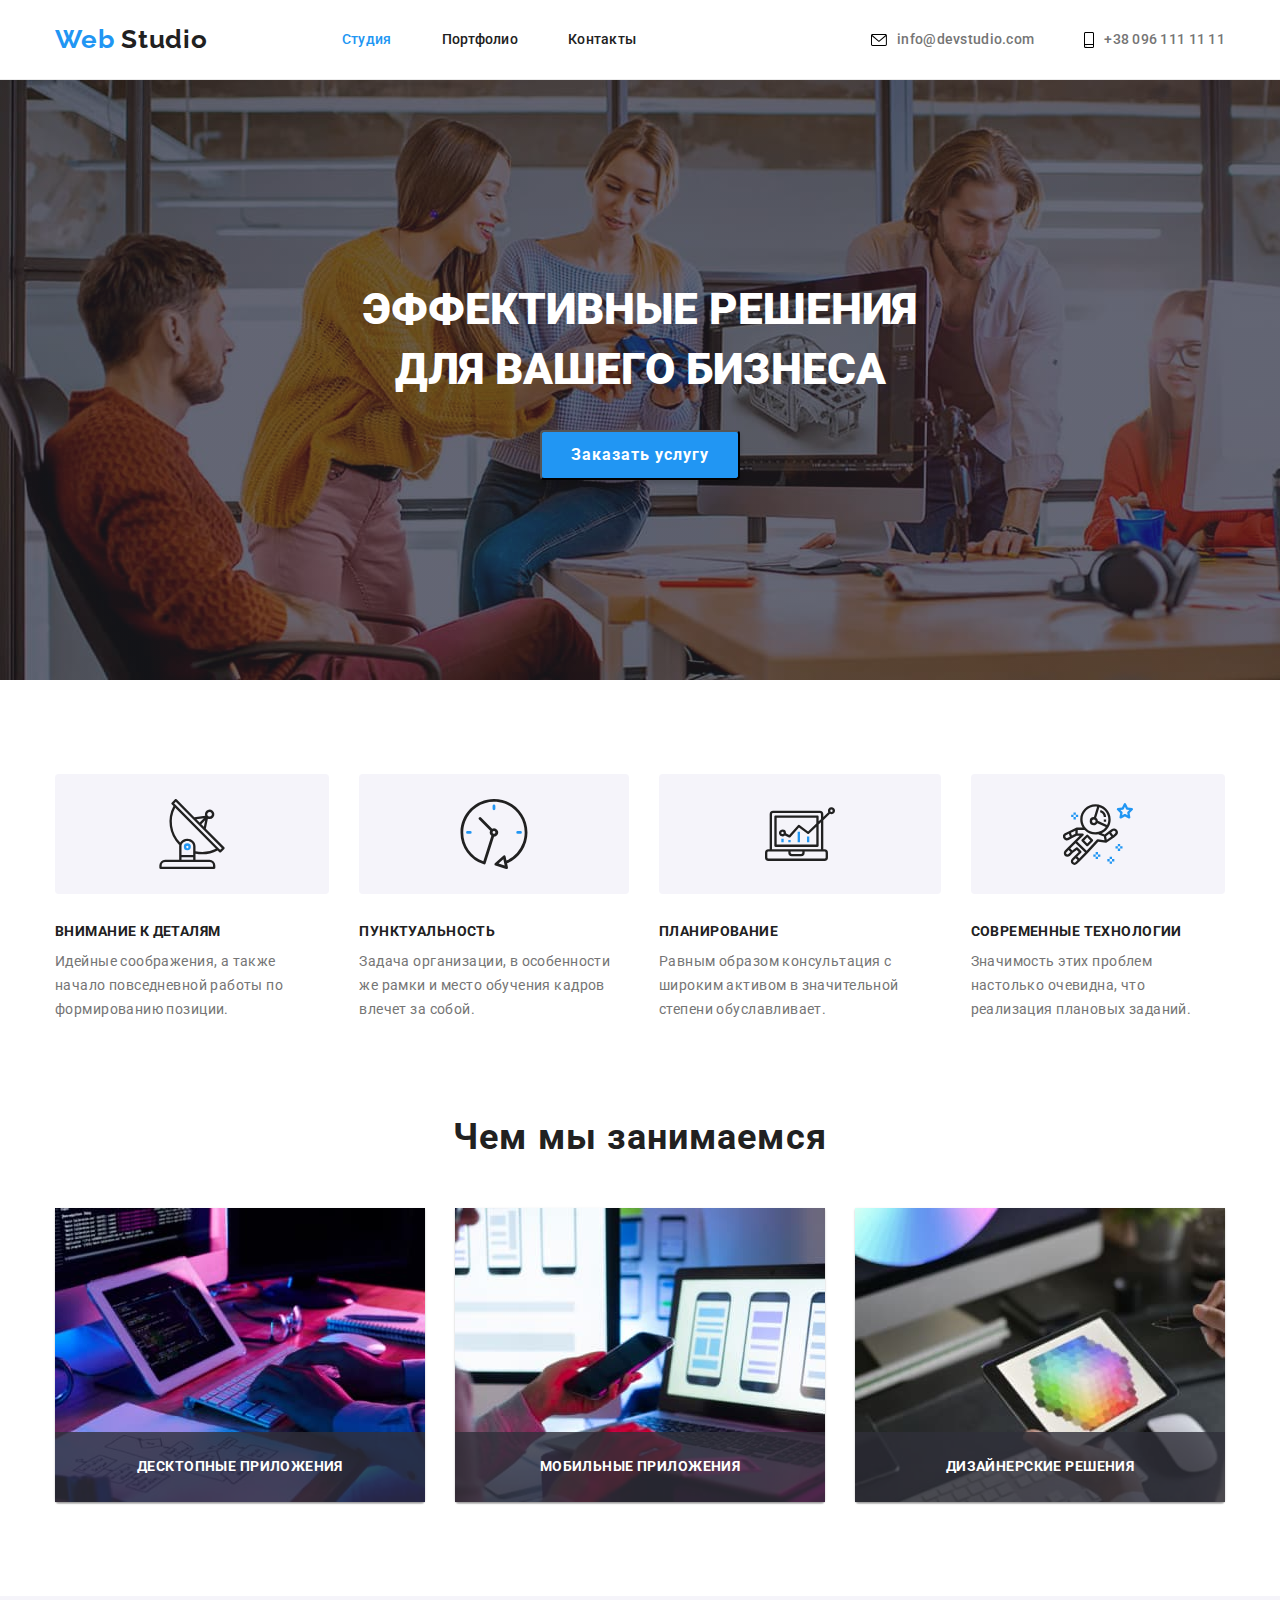
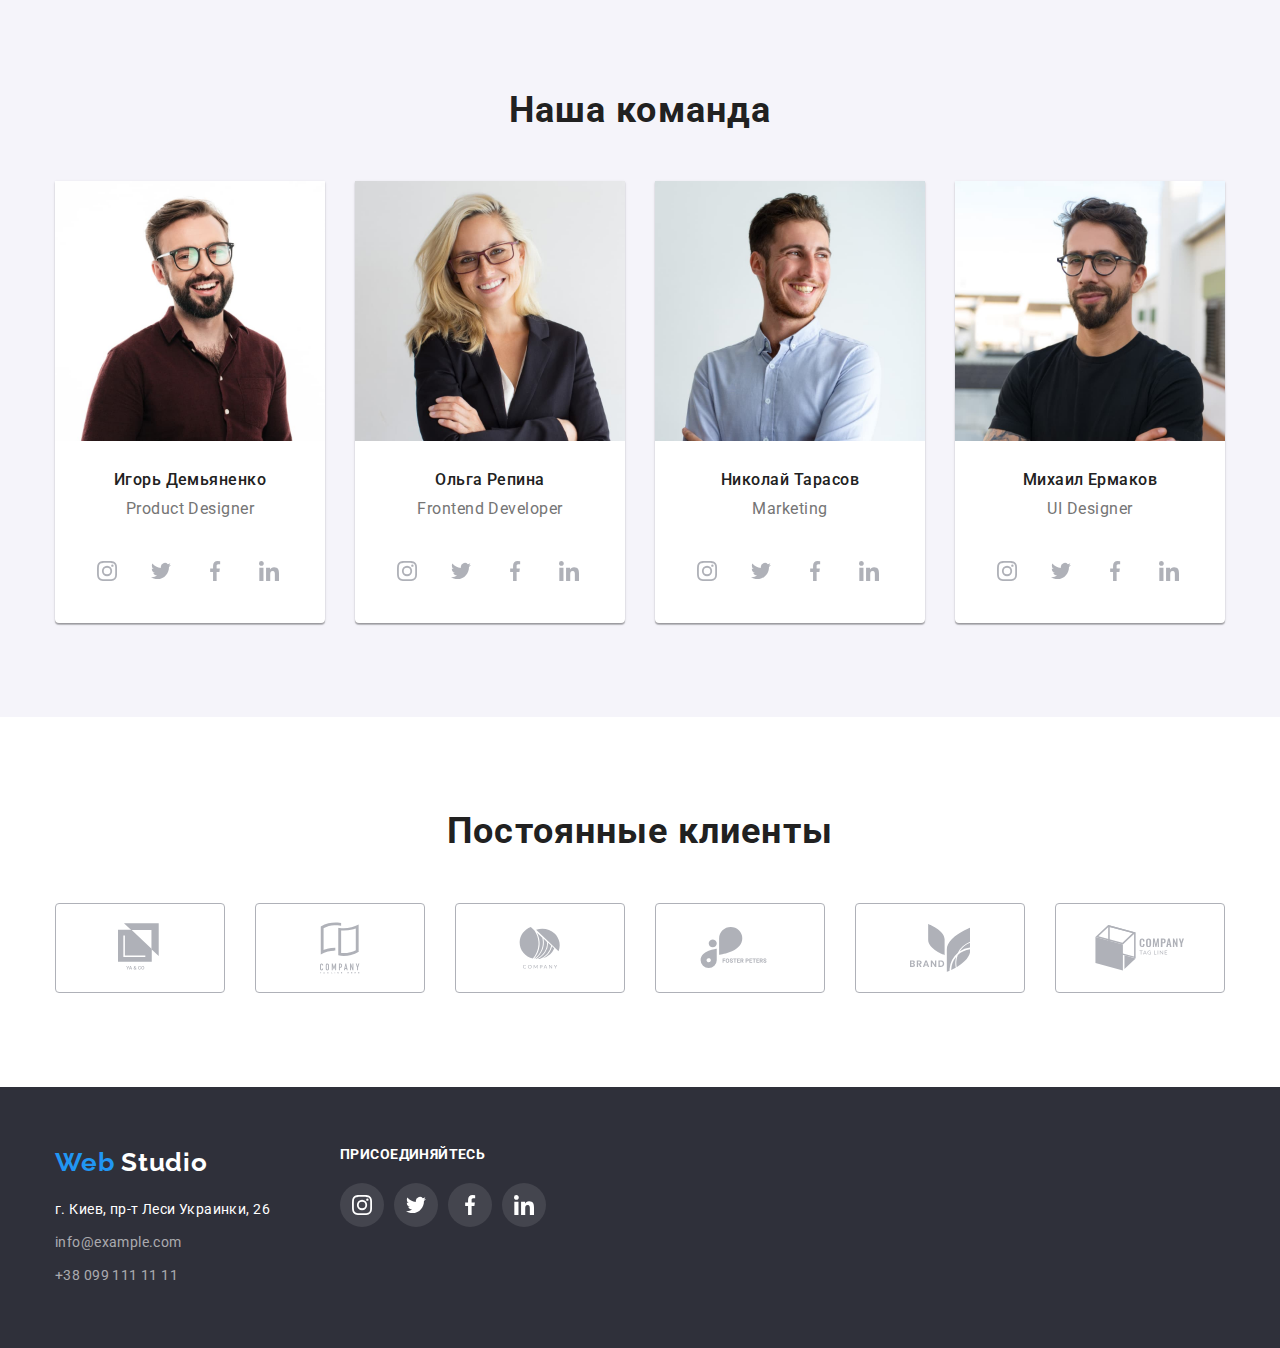
==== index.html @ e9cac996 "добавляет оформление всех декоративных эффектов" ====
<!DOCTYPE html>
<html lang="ru">
  <head>
    <meta charset="UTF-8" />
    <meta name="viewport" content="width=device-width, initial-scale=1.0" />

    <title>Web Studio</title>
    <link
      href="https://fonts.googleapis.com/css2?family=Raleway:wght@700&family=Roboto:wght@400;500;700;900&display=swap"
      rel="stylesheet"
    />
    <link
      rel="stylesheet"
      href="https://cdnjs.cloudflare.com/ajax/libs/modern-normalize/1.0.0/modern-normalize.min.css"
    />
    <link rel="stylesheet" href="./css/style.css" />
  </head>
  <body>
    <!--Header-->

    <header class="line">
      <div class="header">
        <nav class="nav">
          <a class="logo" href="./index.html">
            <span class="logoweb">Web</span> Studio
          </a>

          <ul class="menu">
            <li class="item">
              <a href="./index.html" class="menu-list current">Студия</a>
            </li>
            <li class="item">
              <a href="./portfolio.html" class="menu-list">Портфолио</a>
            </li>
            <li class="item">
              <a href="#" class="menu-list">Контакты</a>
            </li>
          </ul>
        </nav>
        <ul class="menu-contact">
          <li class="item mail">
            <svg class="icon-mail" width="16" height="12">
              <use href="./img/symbol-defs.svg#icon-mail"></use>
            </svg>
            <a class="link" href="mailto:info@devstudio.com">
              info@devstudio.com</a
            >
          </li>
          <li class="item tel">
            <svg class="icon-phone" width="10" height="16">
              <use href="./img/symbol-defs.svg#icon-smartphone"></use>
            </svg>
            <a class="link" href="tel:+380961111111"> +38 096 111 11 11</a>
          </li>
        </ul>
      </div>
    </header>

    <!--Main-->

    <main>
      <section class="section-bg-hero">
        <h1 class="section-title">
          Эффективные решения <br />
          для вашего бизнеса
        </h1>
        <button class="button" type="button">Заказать услугу</button>
      </section>

      <!--Features-->

      <section class="section">
        <div class="container">
          <h2 hidden>Title</h2>
          <ul class="feature-list">
            <li class="list-box antenna">
              <h3 class="feature-title">Внимание к деталям</h3>
              <p class="feature-text">
                Идейные соображения, а также начало повседневной работы по
                формированию позиции.
              </p>
            </li>
            <li class="list-box clock">
              <h3 class="feature-title">Пунктуальность</h3>
              <p class="feature-text">
                Задача организации, в особенности же рамки и место обучения
                кадров влечет за собой.
              </p>
            </li>
            <li class="list-box diagram">
              <h3 class="feature-title">Планирование</h3>
              <p class="feature-text">
                Равным образом консультация с широким активом в значительной
                степени обуславливает.
              </p>
            </li>
            <li class="list-box astronaut">
              <h3 class="feature-title">Современные технологии</h3>
              <p class="feature-text">
                Значимость этих проблем настолько очевидна, что реализация
                плановых заданий.
              </p>
            </li>
          </ul>
        </div>
      </section>

      <!--What are we doing-->

      <section class="section section-doin">
        <div class="container">
          <h2 class="doin-title">Чем мы занимаемся</h2>
          <ul class="list-foto">
            <li class="item-foto">
              <div class="thumb">
                <img
                  src="./img/img(3).jpg"
                  width="370"
                  height="294"
                  alt="Дизайнер"
                />
                <div class="overlay">
                  <p class="overlay-text">Десктопные приложения</p>
                </div>
              </div>
            </li>
            <li class="item-foto">
              <div class="thumb">
                <img
                  src="./img/img(2).jpg"
                  width="370"
                  height="294"
                  alt="Дизайнер"
                />
                <div class="overlay">
                  <p class="overlay-text">Мобильные приложения</p>
                </div>
              </div>
            </li>
            <li class="item-foto">
              <div class="thumb">
                <img
                  src="./img/img(1).jpg"
                  width="370"
                  height="294"
                  alt="Дизайнер"
                />
                <div class="overlay">
                  <p class="overlay-text">Дизайнерские решения</p>
                </div>
              </div>
            </li>
          </ul>
        </div>
      </section>

      <!--Our team-->

      <section class="team-bg section">
        <div class="container">
          <h2 class="title-team">Наша команда</h2>
          <ul class="list-foto">
            <li class="item-foto">
              <img
                src="./img/imgteam/img.jpg"
                width="270"
                height="260"
                alt="Игорь Демьяненко"
              />
              <div class="text-team">
                <h3 class="team-name">Игорь Демьяненко</h3>
                <p class="profession">Product Designer</p>

                <ul class="team-soc-link">
                  <li class="social-link">
                    <a
                      class="icon-link"
                      href="https://www.instagram.com/"
                      target="_blank"
                      rel="noopener noreferrer Nofollow"
                    >
                      <svg
                        class="icon-team icon-instagram"
                        width="20"
                        height="20"
                      >
                        <use href="./img/symbol-defs.svg#icon-instagram "></use>
                      </svg>
                    </a>
                  </li>
                  <li class="social-link">
                    <a
                      class="icon-link"
                      href="https://www.twitter.com/"
                      target="_blank"
                      rel="noopener noreferrer Nofollow"
                    >
                      <svg
                        class="icon-team icon-twitter"
                        width="20"
                        height="20"
                      >
                        <use href="./img/symbol-defs.svg#icon-twitter"></use>
                      </svg>
                    </a>
                  </li>
                  <li class="social-link">
                    <a
                      class="icon-link"
                      href="https://www.facebook.com/"
                      target="_blank"
                      rel="noopener noreferrer Nofollow"
                    >
                      <svg
                        class="icon-team icon-facebook"
                        width="20"
                        height="20"
                      >
                        <use href="./img/symbol-defs.svg#icon-facebook"></use>
                      </svg>
                    </a>
                  </li>
                  <li class="social-link">
                    <a
                      class="icon-link"
                      href="https://www.linkedin.com/"
                      target="_blank"
                      rel="noopener noreferrer Nofollow"
                    >
                      <svg
                        class="icon-team icon-linkedin"
                        width="20"
                        height="20"
                      >
                        <use href="./img/symbol-defs.svg#icon-linkedin"></use>
                      </svg>
                    </a>
                  </li>
                </ul>
              </div>
            </li>
            <li class="item-foto">
              <img
                src="./img/imgteam/img(4).jpg"
                width="270"
                height="260"
                alt="Ольга Репина"
              />
              <div class="text-team">
                <h3 class="team-name">Ольга Репина</h3>
                <p class="profession">Frontend Developer</p>

                <ul class="team-soc-link">
                  <li class="social-link">
                    <a
                      class="icon-link"
                      href="https://www.instagram.com/"
                      target="_blank"
                      rel="noopener noreferrer Nofollow"
                    >
                      <svg
                        class="icon-team icon-instagram"
                        width="20"
                        height="20"
                      >
                        <use href="./img/symbol-defs.svg#icon-instagram "></use>
                      </svg>
                    </a>
                  </li>
                  <li class="social-link">
                    <a
                      class="icon-link"
                      href="https://www.twitter.com/"
                      target="_blank"
                      rel="noopener noreferrer Nofollow"
                    >
                      <svg
                        class="icon-team icon-twitter"
                        width="20"
                        height="20"
                      >
                        <use href="./img/symbol-defs.svg#icon-twitter"></use>
                      </svg>
                    </a>
                  </li>
                  <li class="social-link">
                    <a
                      class="icon-link"
                      href="https://www.facebook.com/"
                      target="_blank"
                      rel="noopener noreferrer Nofollow"
                    >
                      <svg
                        class="icon-team icon-facebook"
                        width="20"
                        height="20"
                      >
                        <use href="./img/symbol-defs.svg#icon-facebook"></use>
                      </svg>
                    </a>
                  </li>
                  <li class="social-link">
                    <a
                      class="icon-link"
                      href="https://www.linkedin.com/"
                      target="_blank"
                      rel="noopener noreferrer Nofollow"
                    >
                      <svg
                        class="icon-team icon-linkedin"
                        width="20"
                        height="20"
                      >
                        <use href="./img/symbol-defs.svg#icon-linkedin"></use>
                      </svg>
                    </a>
                  </li>
                </ul>
              </div>
            </li>
            <li class="item-foto">
              <img
                src="./img/imgteam/img(5).jpg"
                width="270"
                height="260"
                alt="Николай Тарасов"
              />
              <div class="text-team">
                <h3 class="team-name">Николай Тарасов</h3>
                <p class="profession">Marketing</p>

                <ul class="team-soc-link">
                  <li class="social-link">
                    <a
                      class="icon-link"
                      href="https://www.instagram.com/"
                      target="_blank"
                      rel="noopener noreferrer Nofollow"
                    >
                      <svg
                        class="icon-team icon-instagram"
                        width="20"
                        height="20"
                      >
                        <use href="./img/symbol-defs.svg#icon-instagram "></use>
                      </svg>
                    </a>
                  </li>
                  <li class="social-link">
                    <a
                      class="icon-link"
                      href="https://www.twitter.com/"
                      target="_blank"
                      rel="noopener noreferrer Nofollow"
                    >
                      <svg
                        class="icon-team icon-twitter"
                        width="20"
                        height="20"
                      >
                        <use href="./img/symbol-defs.svg#icon-twitter"></use>
                      </svg>
                    </a>
                  </li>
                  <li class="social-link">
                    <a
                      class="icon-link"
                      href="https://www.facebook.com/"
                      target="_blank"
                      rel="noopener noreferrer Nofollow"
                    >
                      <svg
                        class="icon-team icon-facebook"
                        width="20"
                        height="20"
                      >
                        <use href="./img/symbol-defs.svg#icon-facebook"></use>
                      </svg>
                    </a>
                  </li>
                  <li class="social-link">
                    <a
                      class="icon-link"
                      href="https://www.linkedin.com/"
                      target="_blank"
                      rel="noopener noreferrer Nofollow"
                    >
                      <svg
                        class="icon-team icon-linkedin"
                        width="20"
                        height="20"
                      >
                        <use href="./img/symbol-defs.svg#icon-linkedin"></use>
                      </svg>
                    </a>
                  </li>
                </ul>
              </div>
            </li>
            <li class="item-foto">
              <img
                src="./img/imgteam/img(6).jpg"
                width="270"
                height="260"
                alt="Михаил Ермаков"
              />
              <div class="text-team">
                <h3 class="team-name">Михаил Ермаков</h3>
                <p class="profession">UI Designer</p>

                <ul class="team-soc-link">
                  <li class="social-link">
                    <a
                      class="icon-link"
                      href="https://www.instagram.com/"
                      target="_blank"
                      rel="noopener noreferrer Nofollow"
                    >
                      <svg
                        class="icon-team icon-instagram"
                        width="20"
                        height="20"
                      >
                        <use href="./img/symbol-defs.svg#icon-instagram "></use>
                      </svg>
                    </a>
                  </li>
                  <li class="social-link">
                    <a
                      class="icon-link"
                      href="https://www.twitter.com/"
                      target="_blank"
                      rel="noopener noreferrer Nofollow"
                    >
                      <svg
                        class="icon-team icon-twitter"
                        width="20"
                        height="20"
                      >
                        <use href="./img/symbol-defs.svg#icon-twitter"></use>
                      </svg>
                    </a>
                  </li>
                  <li class="social-link">
                    <a
                      class="icon-link"
                      href="https://www.facebook.com/"
                      target="_blank"
                      rel="noopener noreferrer Nofollow"
                    >
                      <svg
                        class="icon-team icon-facebook"
                        width="20"
                        height="20"
                      >
                        <use href="./img/symbol-defs.svg#icon-facebook"></use>
                      </svg>
                    </a>
                  </li>
                  <li class="social-link">
                    <a
                      class="icon-link"
                      href="https://www.linkedin.com/"
                      target="_blank"
                      rel="noopener noreferrer Nofollow"
                    >
                      <svg
                        class="icon-team icon-linkedin"
                        width="20"
                        height="20"
                      >
                        <use href="./img/symbol-defs.svg#icon-linkedin"></use>
                      </svg>
                    </a>
                  </li>
                </ul>
              </div>
            </li>
          </ul>
        </div>
      </section>

      <!-- customers -->

      <section class="section">
        <div class="container">
          <h2 class="customers-title">Постоянные клиенты</h2>
          <ul class="customers-list">
            <li class="customers-item">
              <a href="" class="customers-link"
                ><svg class="customers-icon logo1" width="45" height="50">
                  <use href="./img/symbol-defs.svg#icon-logo1"></use></svg
              ></a>
            </li>
            <li class="customers-item">
              <a href="" class="customers-link"
                ><svg class="customers-icon logo2" width="40" height="52">
                  <use href="./img/symbol-defs.svg#icon-logo2"></use></svg
              ></a>
            </li>
            <li class="customers-item">
              <a href="" class="customers-link"
                ><svg class="customers-icon logo3" width="42" height="42">
                  <use href="./img/symbol-defs.svg#icon-logo3"></use></svg
              ></a>
            </li>
            <li class="customers-item">
              <a href="" class="customers-link"
                ><svg class="customers-icon logo4" width="80" height="42">
                  <use href="./img/symbol-defs.svg#icon-logo4"></use></svg
              ></a>
            </li>
            <li class="customers-item">
              <a href="" class="customers-link"
                ><svg class="customers-icon logo5" width="60" height="48">
                  <use href="./img/symbol-defs.svg#icon-logo5"></use></svg
              ></a>
            </li>
            <li class="customers-item">
              <a href="" class="customers-link"
                ><svg class="customers-icon logo6" width="90" height="46">
                  <use href="./img/symbol-defs.svg#icon-logo6"></use></svg
              ></a>
            </li>
          </ul>
        </div>
      </section>
    </main>

    <!--Footer-->

    <footer class="footer">
      <div class="container cont">
        <div>
          <a class="logo-ft" href="./index.html">
            <span class="logoweb">Web</span>
            <span class="footer-studio">Studio</span>
          </a>
          <address>
            <ul class="menu-contact-ft">
              <li class="contact-item">
                <a
                  class="link-ft address"
                  href="https://goo.gl/maps/CgKANZAVKQhzpgyb8"
                  >г. Киев, пр-т Леси Украинки, 26</a
                >
              </li>
              <li class="contact-item">
                <a class="link-ft" href="mailto:info@example.com"
                  >info@example.com</a
                >
              </li>
              <li>
                <a class="link-ft" href="tel:+380991111111"
                  >+38 099 111 11 11</a
                >
              </li>
            </ul>
          </address>
        </div>
        <div class="container-soc-link">
          <h3 class="title-soc-link">присоединяйтесь</h3>
          <ul class="social-link-list">
            <li class="social-link-item">
              <a
                class="icon-link"
                href="https://www.instagram.com/"
                target="_blank"
                rel="noopener noreferrer Nofollow"
              >
                <svg class="soc-icon icon-instagram" width="20" height="20">
                  <use href="./img/symbol-defs.svg#icon-instagram"></use>
                </svg>
              </a>
            </li>
            <li class="social-link-item">
              <a
                class="icon-link"
                href="https://www.twitter.com/"
                target="_blank"
                rel="noopener noreferrer Nofollow"
              >
                <svg class="soc-icon icon-twitter" width="20" height="20">
                  <use href="./img/symbol-defs.svg#icon-twitter"></use>
                </svg>
              </a>
            </li>
            <li class="social-link-item">
              <a
                class="icon-link"
                href="https://www.facebook.com/"
                target="_blank"
                rel="noopener noreferrer Nofollow"
              >
                <svg class="soc-icon icon-facebook" width="20" height="20">
                  <use href="./img/symbol-defs.svg#icon-facebook"></use>
                </svg>
              </a>
            </li>
            <li class="social-link-item">
              <a
                class="icon-link"
                href="https://www.linkedin.com/"
                target="_blank"
                rel="noopener noreferrer Nofollow"
              >
                <svg class="soc-icon icon-linkedin" width="20" height="20">
                  <use href="./img/symbol-defs.svg#icon-linkedin"></use>
                </svg>
              </a>
            </li>
          </ul>
        </div>
      </div>
    </footer>
  </body>
</html>
---- css/style.css ----
:root {
  --primary-text-color: #212121;
  --text-color: #757575;
  --accent-color: #2196f3;
  --primary-bgc: #e5e5e5;
  --section-bgc: #2f303a;
  --header-bgc: #ffffff;
  --footer-bgc: #2f303a;
  --hero-text: #ffffff;
  --button-bg-hover: #188ce8;
  --bg-team: #f5f4fa;
  --border: #eeeeee;
  --icon-color: #afb1b8;
}

body {
  margin-top: 0;
  font-family: Roboto, sans-serif;
}

a {
  color: var(--primary-text-color);
  text-decoration: none;
}

a:hover {
  color: var(--accent-color);
}

ul {
  list-style: none;
}

img {
  display: block;
  max-width: 100%;
  height: auto;
}

.header {
  display: flex;
  align-items: center;
  margin-left: auto;
  margin-right: auto;
  width: 1200px;
  padding-left: 15px;
  padding-right: 15px;
}

.container {
  margin-left: auto;
  margin-right: auto;
  width: 1200px;
  padding-left: 15px;
  padding-right: 15px;
}

.section {
  padding-top: 94px;
  padding-bottom: 94px;
}

.section-doin {
  padding-top: 0;
}

.line {
  border-bottom: 1px solid #ececec;
}

/* nav */

.nav {
  display: flex;
  align-items: center;
}

.menu-list {
  margin: 0;
  padding: 0;
  font-weight: 500;
  font-size: 14px;
  line-height: 1.14;
  letter-spacing: 0.02em;
}

.logo {
  display: inline-block;

  padding-top: 24px;
  padding-right: 94px;
  padding-bottom: 24px;
  font-family: Raleway, sans-serif;
  font-weight: 700;
  font-size: 26px;
  line-height: 1.2;

  letter-spacing: 0.03em;
}

.menu .menu-list.current {
  color: var(--accent-color);
}

.logoweb {
  color: var(--accent-color);
}

.menu {
  margin: 0;
  display: flex;
  font-size: 14px;
  line-height: 1.14;
  font-weight: 500;

  letter-spacing: 0.02em;
}

.menu-contact {
  display: flex;
  align-items: center;
  margin-left: auto;
  margin-bottom: 0;
  margin-block-start: 0em;
  padding: 0;
}

.menu .item + .item {
  padding-left: 50px;
}

.menu-contact .item + .item {
  margin-left: 50px;
}

.item.mail,
.item.tel {
  display: flex;
  align-items: center;
  justify-content: center;
}

.link {
  display: flex;
  align-items: center;
  color: var(--text-color);
  font-weight: 500;
  font-size: 14px;
  line-height: 1.14;
  font-style: normal;
  letter-spacing: 0.02em;
}

/* icon */

.icon-link {
  width: 44px;
  height: 44px;
  display: flex;
  align-items: center;
  justify-content: center;
}

.icon-antenna {
  background-size: contain;
  background-position: center;
  background-color: var(--bg-team);
}

.icon-mail {
  width: 16px;
  height: 12px;
  margin-right: 10px;
}

.icon-phone {
  width: 10px;
  height: 16px;
  margin-right: 10px;
}

.icon-instagram {
  width: 20px;
  height: 20px;
}

.icon-twitter {
  width: 20px;
  height: 20px;
}

.icon-facebook {
  width: 20px;
  height: 20px;
}

.icon-linkedin {
  width: 20px;
  height: 20px;
}

.item.tel:hover,
.item.mail:hover {
  fill: var(--accent-color);
}

/* hero */

.section-bg-hero {
  max-width: 1600px;
  height: 600px;
  margin-right: 0;
  margin-left: 0;
  background-color: var(--section-bgc);
  text-align: center;
  padding-top: 200px;
  padding-bottom: 200px;
  background-image: linear-gradient(
      to right,
      rgba(47, 48, 58, 0.4),
      rgba(47, 48, 58, 0.4)
    ),
    url("../img/imghero.jpg");
}

.button {
  font-family: Roboto, sans-serif;
  color: var(--hero-text);
  background: var(--accent-color);

  font-weight: 700;
  font-size: 16px;
  line-height: 1.87;

  text-align: center;
  letter-spacing: 0.06em;

  width: 200px;
  height: 50px;

  box-shadow: 0px 4px 4px rgba(0, 0, 0, 0.15);
  border-radius: 4px;
}
.button:hover,
.butoon:focus {
  color: var(--button-bg-hover);
  background: var(--hero-text);
}

.section-title {
  margin-block-start: 0;
  margin-block-end: 0;
  padding-bottom: 30px;
  color: var(--hero-text);
  font-weight: 900;
  font-size: 44px;
  line-height: 1.36;
  text-transform: uppercase;
  text-align: center;
}

/* features */

.feature-list .list-box + .list-box {
  padding-left: 30px;
}

.feature-list {
  margin-block-start: 0;
  margin-block-end: 0;
  padding-top: 94px;
  padding-bottom: 94px;
  padding: 0;
  display: flex;
  justify-content: space-between;
  align-items: center;
}

.feature-title {
  padding-bottom: 10px;
  margin-top: 0;
  margin-block-end: 0;
  color: var(--primary-text-color);
  font-weight: 700;
  font-size: 14px;
  line-height: 1.14;
  letter-spacing: 0.03em;
  text-transform: uppercase;
}

.feature-text {
  margin-bottom: 0;
  margin-top: 0;
  color: var(--text-color);
  font-size: 14px;
  line-height: 1.7;
  letter-spacing: 0.03em;
}

.list-box::before {
  display: block;
  content: "";
  height: 120px;
  background-size: contain;
  background-repeat: no-repeat;
  background-position: center;
  background-color: var(--bg-team);
  margin-bottom: 30px;
}

.antenna::before {
  background-image: url("../img/feature/antenna.svg");
  border-radius: 4px;
  background-size: 70px;
}

.clock::before {
  background-image: url("../img/feature/clock.svg");
  border-radius: 4px;
  background-size: 70px;
}

.diagram::before {
  background-image: url("../img/feature/diagram.svg");
  border-radius: 4px;
  background-size: 70px;
}

.astronaut::before {
  background-image: url("../img/feature/astronaut.svg");
  border-radius: 4px;
  background-size: 70px;
}

/* section-doin */

.doin-title {
  margin-bottom: 0;
  margin-top: 0;
  padding-bottom: 50px;
  color: var(--primary-text-color);
  font-weight: 700;
  font-size: 36px;
  line-height: 1.17;
  text-align: center;
  letter-spacing: 0.03em;
}

.list-foto {
  margin-block-end: 0;
  margin-top: 0;
  padding-inline-start: 0;

  display: flex;
  justify-content: space-between;
  align-items: center;
}

.thumb {
  position: relative;
}

.overlay {
  position: absolute;
  left: 0;
  bottom: 0;

  background-color: rgba(47, 48, 58, 0.8);
  width: 100%;
  height: 70px;
}

.overlay-text {
  margin-top: 27px;
  margin-bottom: 0;
  font-weight: 700;
  font-size: 14px;
  line-height: 1.14;
  text-align: center;
  letter-spacing: 0.03em;
  text-transform: uppercase;

  color: var(--hero-text);
}

/* Team */

.list-foto .item-foto + .item-foto {
  margin-left: 30px;
}

.item-foto {
  background: var(--header-bgc);

  box-shadow: 0px 1px 3px rgba(0, 0, 0, 0.12), 0px 1px 1px rgba(0, 0, 0, 0.14),
    0px 2px 1px rgba(0, 0, 0, 0.2);
  border-radius: 0px 0px 4px 4px;
}

.team-bg {
  background: var(--bg-team);
}

.title-team {
  margin-top: 0;
  margin-bottom: 0;

  padding-bottom: 50px;
  color: var(--primary-text-color);
  font-weight: 700;
  font-size: 36px;
  line-height: 1.16;
  text-align: center;
  letter-spacing: 0.03em;
}

.team-name {
  margin-bottom: 0;
  margin-block-start: 0;
  padding-top: 30px;
  color: var(--primary-text-color);
  font-weight: 500;
  font-size: 16px;
  line-height: 1.18;
  letter-spacing: 0.03em;
}

.profession {
  margin-bottom: 0;
  margin-block-start: 0;
  padding-top: 10px;
  padding-bottom: 30px;
  color: var(--text-color);
  font-size: 16px;
  line-height: 1.18;
  letter-spacing: 0.03em;
}

.text-team {
  text-align: center;
}

.team-soc-link {
  display: flex;
  align-items: center;
  padding-bottom: 30px;
  padding-inline-start: 0;
  margin-left: 30px;
}

.team-soc-link .social-link + .social-link {
  margin-left: 10px;
}

.social-link {
  width: 44px;
  height: 44px;
}

.social-link:hover {
  background-color: var(--accent-color);
  border-radius: 50%;
}

.social-link:hover .icon-team {
  fill: var(--hero-text);
}

.icon-team {
  fill: var(--icon-color);
}

/* customers */

.customers-title {
  margin-top: 0;
  margin-bottom: 0;

  padding-bottom: 50px;
  color: var(--primary-text-color);
  font-weight: 700;
  font-size: 36px;
  line-height: 1.16;
  text-align: center;
  letter-spacing: 0.03em;
}

.customers-list {
  margin-block-start: 0;
  margin-block-end: 0;
  padding-inline-start: 0;
  justify-content: space-between;
  display: inline-flex;
}

.customers-item {
  display: flex;
  width: 170px;
  height: 90px;
  align-items: center;
  justify-content: center;
  border: 1px solid #afb1b8;
  border-radius: 4px;
}

.customers-icon {
  fill: var(--icon-color);
}

.customers-link {
  display: flex;

  align-items: center;
  justify-content: center;
}

.customers-list .customers-item + .customers-item {
  margin-left: 30px;
}

.customers-item:hover {
  border-color: var(--accent-color);
  transition: cubic-bezier(0.4, 0, 0.2, 1);
  transition-duration: 250ms;
}

.customers-item:hover .customers-icon {
  fill: var(--accent-color);
  transition: cubic-bezier(0.4, 0, 0.2, 1);
  transition-duration: 250ms;
}

/* footer */

.footer {
  background: var(--footer-bgc);
  padding-top: 60px;
  padding-bottom: 60px;
}

.cont {
  display: flex;
  align-items: flex-start;
}

.menu-contact-ft {
  margin-left: auto;
  margin-bottom: 0;
  margin-block-start: 0em;
  padding: 0;
}

.logo-ft {
  display: inline-block;
  padding-bottom: 20px;

  font-family: Raleway, sans-serif;
  font-weight: 700;
  font-size: 26px;
  line-height: 1.2;

  letter-spacing: 0.03em;
}

.contact-item {
  padding-bottom: 9px;
}

.link-ft {
  display: inline-block;
  color: var(--text-color);
  font-style: normal;
  font-weight: 400;
  font-size: 14px;
  line-height: 1.71;

  letter-spacing: 0.03em;

  color: rgba(255, 255, 255, 0.6);
}

.address {
  color: var(--hero-text);
  font-weight: 400;
  font-size: 14px;
  line-height: 1.71;
}

.footer-studio {
  color: var(--hero-text);
}

.social-link-list {
  display: inline-flex;
  margin-block-start: 0;
  margin-block-end: 0;
  padding-inline-start: 0;
  border-radius: 50%;
}

.social-link-list .social-link-item + .social-link-item {
  margin-left: 10px;
}

.social-link-item {
  border-radius: 50%;
  background: rgba(255, 255, 255, 0.1);
}

.social-link-item:hover {
  background-color: var(--accent-color);
  border-radius: 50%;
}

.soc-icon {
  fill: var(--hero-text);
}

.container-soc-link {
  flex-flow: column;
  margin-left: 70px;
}

.title-soc-link {
  margin-block-start: 0;
  margin-block-end: 0;
  margin-bottom: 20px;
  font-weight: 700px;
  font-size: 14px;
  line-height: 1.14;
  letter-spacing: 0.03em;
  text-transform: uppercase;

  color: var(--hero-text);
}

/* Portfolio */

.container-button {
  margin-left: auto;
  margin-right: auto;
  width: 1200px;
  padding-left: 15px;
  padding-right: 15px;
}

.button-filter {
  padding-top: 6px;
  padding-bottom: 6px;
  padding-left: 22px;
  padding-right: 22px;
  color: var(--primary-text-color);
  background: var(--bg-team);
  font-weight: 500;
  font-size: 16px;
  line-height: 1.6;
  border-radius: 4px;
  border: none;
  text-align: center;
  letter-spacing: 0.03em;
}

.button-filter:hover {
  color: var(--hero-text);
  background: var(--accent-color);
  box-shadow: 0px 3px 1px rgba(0, 0, 0, 0.1), 0px 1px 2px rgba(0, 0, 0, 0.08),
    0px 2px 2px rgba(0, 0, 0, 0.12);
}

.filter .button-filter + .button-filter {
  margin-left: 8px;
}

.container-pl {
  margin-left: auto;
  margin-right: auto;
  width: 1200px;
  padding-left: 15px;
  padding-right: 15px;
}

.name-card {
  margin-block-start: 0;
  margin-block-end: 0;
  padding-top: 20px;
  padding-bottom: 4px;
  color: var(--primary-text-color);
  font-weight: 700;
  font-size: 18px;
  line-height: 2;
  letter-spacing: 0.06em;
}

.text-card {
  margin-block-end: 0;
  margin-top: 0;
  padding-bottom: 20px;
  color: var(--text-color);
  font-size: 16px;
  line-height: 1.87;
  letter-spacing: 0.03em;
}

.name-portfolio {
  margin-top: 0;
  margin-bottom: 0;
}

.filter {
  text-align: center;
  margin-bottom: 50px;
}

.portfolio-list {
  padding: 0;
  margin: 0;
  display: flex;
  flex-wrap: wrap;
}

.card {
  width: 370px;
  margin-bottom: 30px;
  margin-right: 30px;

  background: var(--hero-text);
  border: 1px solid var(--border);
  box-sizing: border-box;
}

.card:hover {
  box-shadow: 0px 1px 1px rgba(0, 0, 0, 0.12), 0px 4px 4px rgba(0, 0, 0, 0.06),
    1px 4px 6px rgba(0, 0, 0, 0.16);
}

.card:nth-child(3n) {
  margin-right: 0;
}

.card:nth-last-child(-n + 3) {
  margin-bottom: 0;
}

.name-product {
  padding-left: 24px;
}
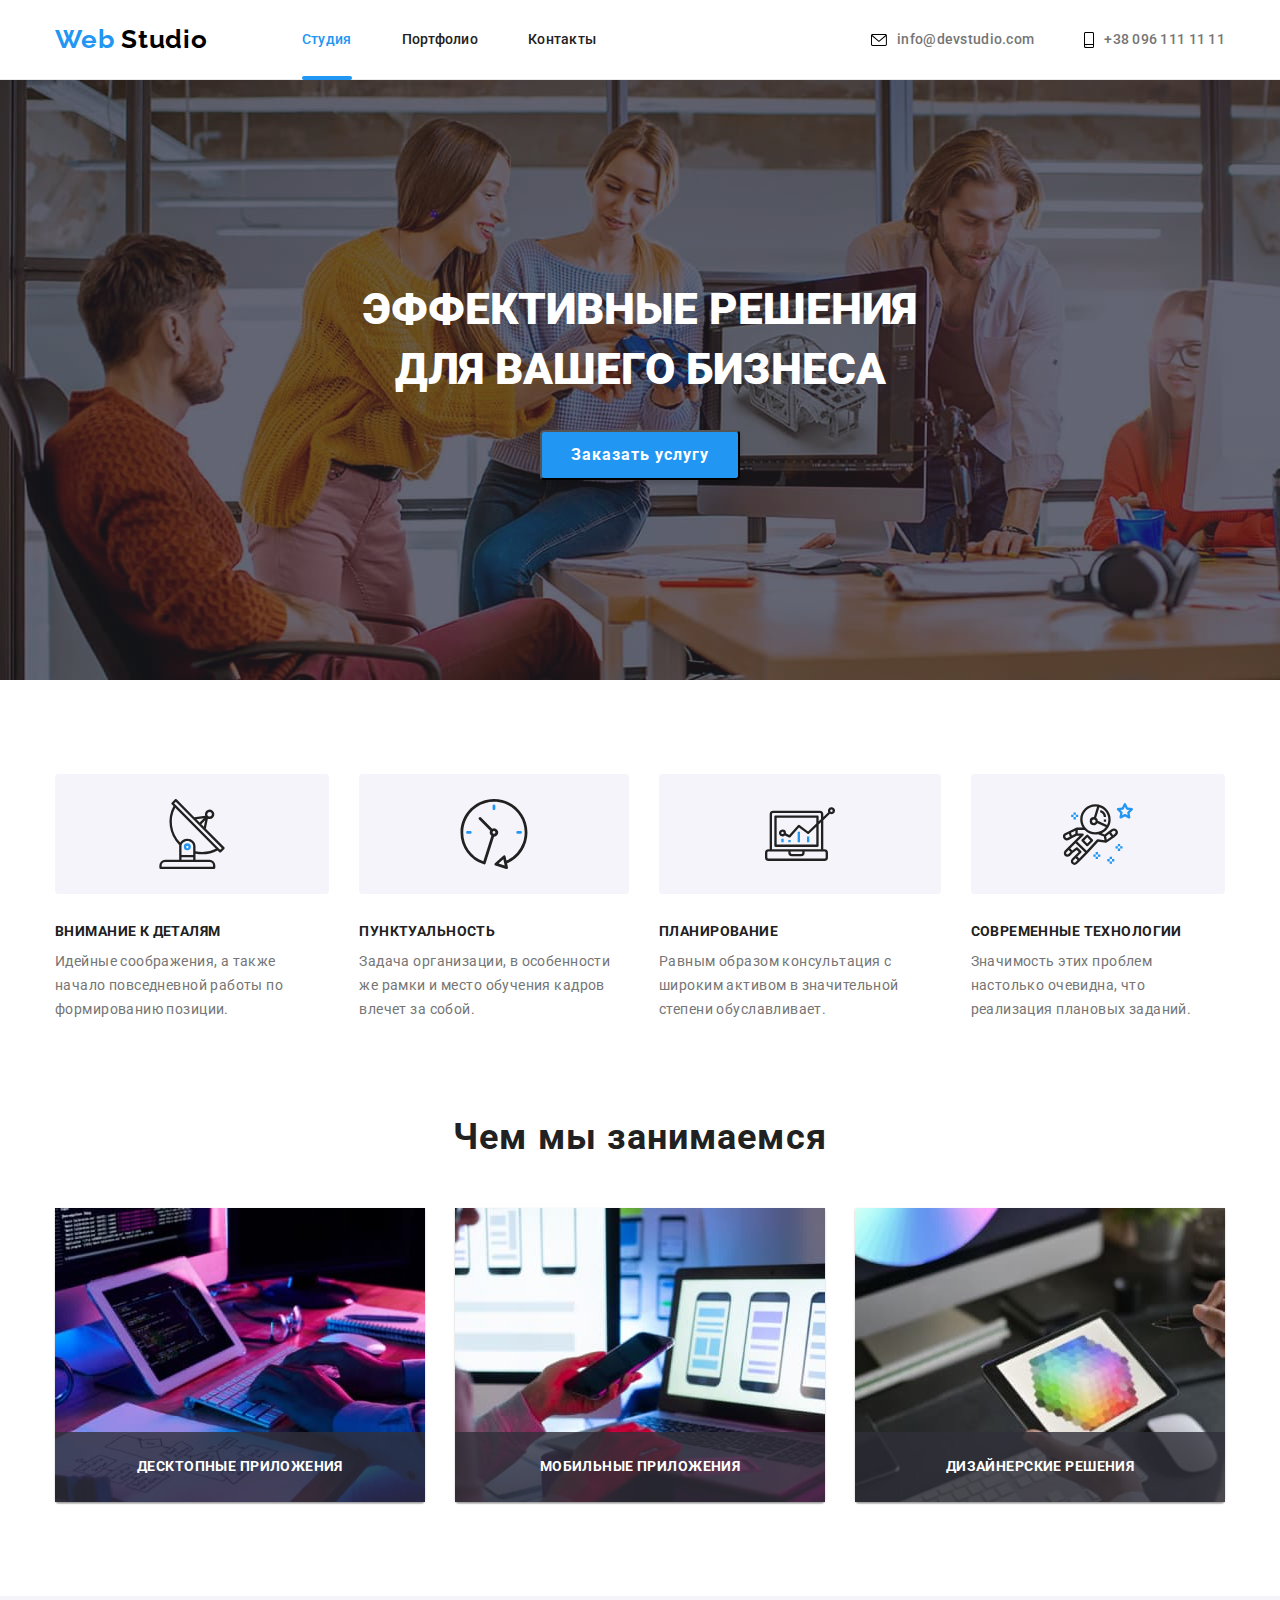
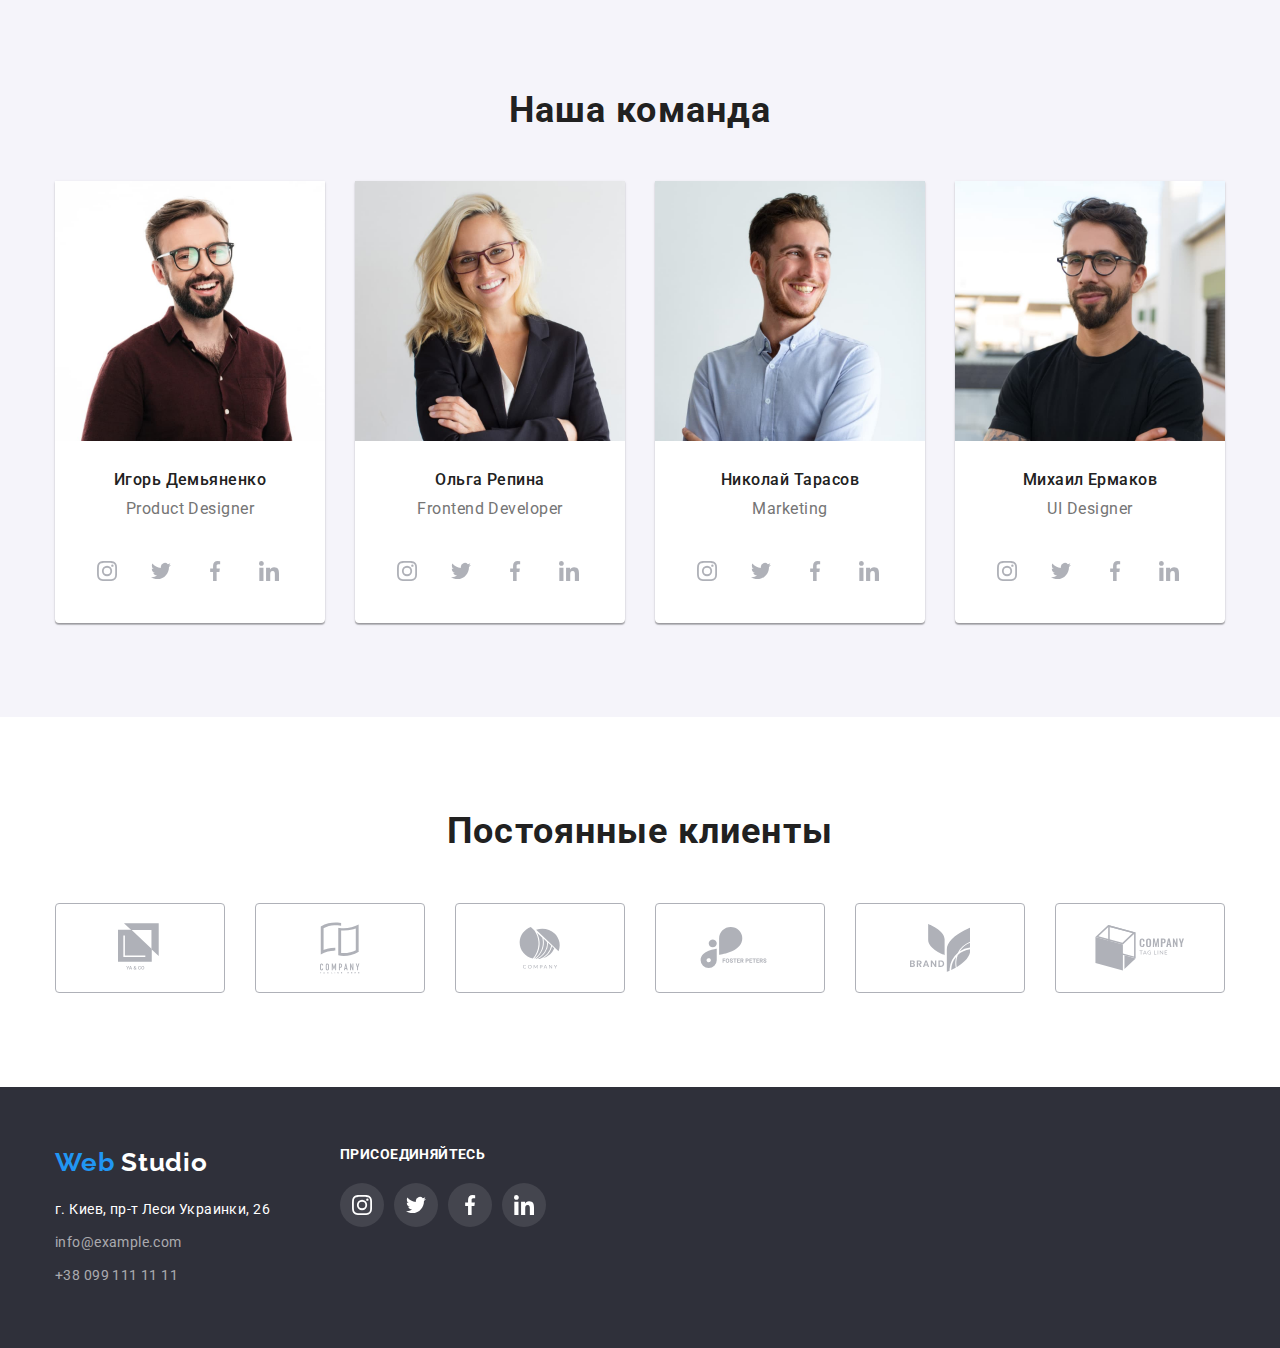
==== commit 17704c71: "добавляет оформление всех декоративных эффектов" ====
--- a/index.html
+++ b/index.html
@@ -22,7 +22,8 @@
       <div class="header">
         <nav class="nav">
           <a class="logo" href="./index.html">
-            <span class="logoweb">Web</span> Studio
+            <span class="logoweb">Web</span>
+            <span class="header-studio">Studio</span>
           </a>
 
           <ul class="menu">
@@ -39,18 +40,20 @@
         </nav>
         <ul class="menu-contact">
           <li class="item mail">
-            <svg class="icon-mail" width="16" height="12">
-              <use href="./img/symbol-defs.svg#icon-mail"></use>
-            </svg>
-            <a class="link" href="mailto:info@devstudio.com">
+            <a class="link" href="mailto:info@devstudio.com"
+              ><svg class="icon-mail" width="16" height="12">
+                <use href="./img/symbol-defs.svg#icon-mail"></use>
+              </svg>
               info@devstudio.com</a
             >
           </li>
           <li class="item tel">
-            <svg class="icon-phone" width="10" height="16">
-              <use href="./img/symbol-defs.svg#icon-smartphone"></use>
-            </svg>
-            <a class="link" href="tel:+380961111111"> +38 096 111 11 11</a>
+            <a class="link" href="tel:+380961111111">
+              <svg class="icon-phone" width="10" height="16">
+                <use href="./img/symbol-defs.svg#icon-smartphone"></use>
+              </svg>
+              +38 096 111 11 11</a
+            >
           </li>
         </ul>
       </div>
@@ -64,7 +67,14 @@
           Эффективные решения <br />
           для вашего бизнеса
         </h1>
-        <button class="button" type="button">Заказать услугу</button>
+        <button data-modal-open class="button" type="button">
+          Заказать услугу
+        </button>
+        <div class="backdrop is-hidden" data-modal>
+          <div class="modal">
+            <button class="btn-close" data-modal-close><b></b></button>
+          </div>
+        </div>
       </section>
 
       <!--Features-->
@@ -613,5 +623,6 @@
         </div>
       </div>
     </footer>
+    <script src="./js/modal.js"></script>
   </body>
 </html>
--- a/css/style.css
+++ b/css/style.css
@@ -11,6 +11,19 @@
   --bg-team: #f5f4fa;
   --border: #eeeeee;
   --icon-color: #afb1b8;
+  --black: #000000;
+}
+
+html {
+  box-sizing: border-box;
+}
+
+*,
+*::before,
+*::after {
+  box-sizing: inherit;
+  margin: 0;
+  padding: 0;
 }
 
 body {
@@ -23,8 +36,11 @@
   text-decoration: none;
 }
 
-a:hover {
+a:hover,
+a:focus {
   color: var(--accent-color);
+  transition: cubic-bezier(0.4, 0, 0.2, 1);
+  transition-duration: 250ms;
 }
 
 ul {
@@ -76,6 +92,7 @@
 }
 
 .menu-list {
+  position: relative;
   margin: 0;
   padding: 0;
   font-weight: 500;
@@ -102,8 +119,23 @@
   color: var(--accent-color);
 }
 
+.menu-list.current::after {
+  display: block;
+  content: "";
+  margin-top: 28px;
+  width: 100%;
+  height: 4px;
+  background-color: var(--accent-color);
+  border-radius: 4px;
+  position: absolute;
+}
+
 .logoweb {
   color: var(--accent-color);
+}
+
+.header-studio {
+  color: var(--black);
 }
 
 .menu {
@@ -151,6 +183,13 @@
   letter-spacing: 0.02em;
 }
 
+.link:hover .icon-mail,
+.link:hover .icon-phone {
+  fill: var(--accent-color);
+  transition: cubic-bezier(0.4, 0, 0.2, 1);
+  transition-duration: 250ms;
+}
+
 /* icon */
 
 .icon-link {
@@ -197,11 +236,6 @@
 .icon-linkedin {
   width: 20px;
   height: 20px;
-}
-
-.item.tel:hover,
-.item.mail:hover {
-  fill: var(--accent-color);
 }
 
 /* hero */
@@ -245,6 +279,8 @@
 .butoon:focus {
   color: var(--button-bg-hover);
   background: var(--hero-text);
+  transition: cubic-bezier(0.4, 0, 0.2, 1);
+  transition-duration: 250ms;
 }
 
 .section-title {
@@ -259,6 +295,43 @@
   text-align: center;
 }
 
+.backdrop.is-hidden {
+  visibility: hidden;
+  opacity: 0;
+  pointer-events: none;
+}
+
+.backdrop {
+  position: fixed;
+  width: 528px;
+  height: 582px;
+  left: 536px;
+  top: 220px;
+  background: var(--hero-text);
+  box-shadow: 0px 1px 3px rgba(0, 0, 0, 0.12), 0px 1px 1px rgba(0, 0, 0, 0.14),
+    0px 2px 1px rgba(0, 0, 0, 0.2);
+  border-radius: 4px;
+}
+
+.btn-close {
+  width: 30px;
+  height: 30px;
+  position: absolute;
+  top: 8px;
+  right: 8px;
+  border-radius: 50%;
+  border: 1px solid rgba(0, 0, 0, 0.1);
+  background-color: var(--header-bgc);
+  box-sizing: border-box;
+}
+
+.btn-close:hover {
+  color: var(--button-bg-hover);
+  transition: cubic-bezier(0.4, 0, 0.2, 1);
+  transition-duration: 250ms;
+  cursor: pointer;
+}
+
 /* features */
 
 .feature-list .list-box + .list-box {
@@ -460,10 +533,14 @@
 .social-link:hover {
   background-color: var(--accent-color);
   border-radius: 50%;
+  transition: cubic-bezier(0.4, 0, 0.2, 1);
+  transition-duration: 250ms;
 }
 
 .social-link:hover .icon-team {
   fill: var(--hero-text);
+  transition: cubic-bezier(0.4, 0, 0.2, 1);
+  transition-duration: 250ms;
 }
 
 .icon-team {
@@ -610,6 +687,8 @@
 .social-link-item:hover {
   background-color: var(--accent-color);
   border-radius: 50%;
+  transition: cubic-bezier(0.4, 0, 0.2, 1);
+  transition-duration: 250ms;
 }
 
 .soc-icon {
@@ -665,6 +744,8 @@
   background: var(--accent-color);
   box-shadow: 0px 3px 1px rgba(0, 0, 0, 0.1), 0px 1px 2px rgba(0, 0, 0, 0.08),
     0px 2px 2px rgba(0, 0, 0, 0.12);
+  transition: cubic-bezier(0.4, 0, 0.2, 1);
+  transition-duration: 250ms;
 }
 
 .filter .button-filter + .button-filter {
@@ -731,6 +812,8 @@
 .card:hover {
   box-shadow: 0px 1px 1px rgba(0, 0, 0, 0.12), 0px 4px 4px rgba(0, 0, 0, 0.06),
     1px 4px 6px rgba(0, 0, 0, 0.16);
+  transition: cubic-bezier(0.4, 0, 0.2, 1);
+  transition-duration: 250ms;
 }
 
 .card:nth-child(3n) {
@@ -744,3 +827,38 @@
 .name-product {
   padding-left: 24px;
 }
+
+.card-container {
+  position: relative;
+  overflow: hidden;
+}
+
+.overlay-text-pf {
+  position: absolute;
+  top: 0;
+  left: 0;
+  width: 100%;
+  height: 100%;
+  padding-top: 63px;
+  padding-right: 23px;
+  padding-left: 23px;
+
+  font-size: 18px;
+  line-height: 1.56em;
+  letter-spacing: 0.03em;
+  color: var(--hero-text);
+  background-color: var(--accent-color);
+  opacity: 0;
+  transform: translateY(100%);
+  transition: cubic-bezier(0.4, 0, 0.2, 1);
+  transition-duration: 250ms;
+}
+
+.portfolio-list .card:hover .overlay-text-pf {
+  opacity: 1;
+  transform: translatey(0);
+  background: rgba(33, 150, 243, 0.9);
+  cursor: pointer;
+  transition: cubic-bezier(0.4, 0, 0.2, 1);
+  transition-duration: 250ms;
+}
